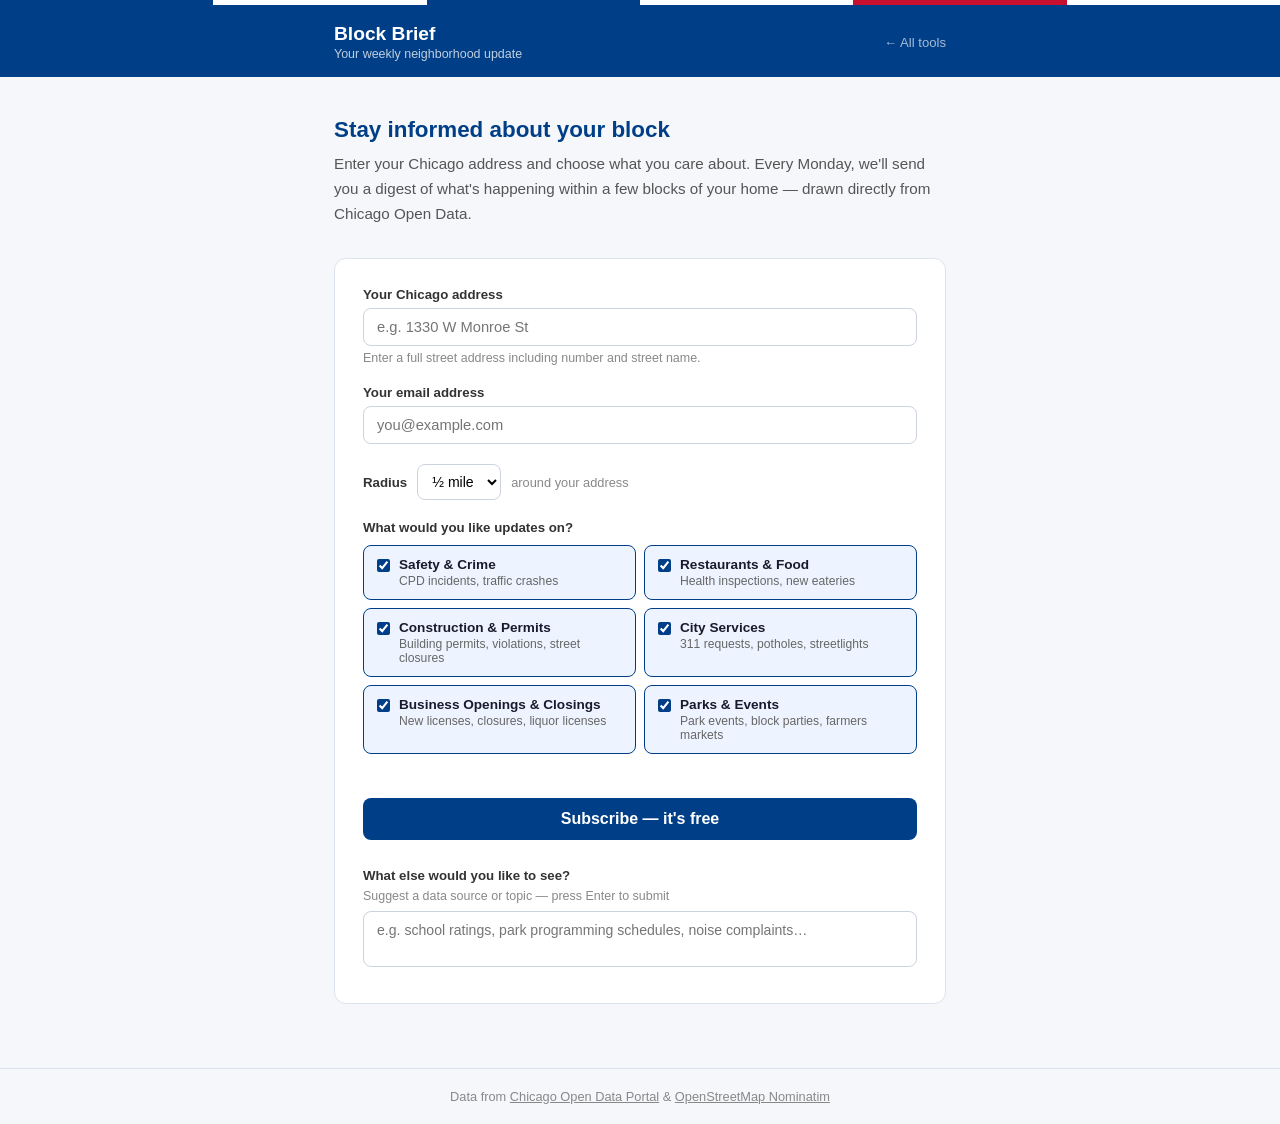
==== static/block-brief.html @ 3348e7a0 "Add Know Your Block and Block Brief features Routes, UI pages, and DB schema for two new features: -" ====
<!DOCTYPE html>
<html lang="en">
<head>
  <meta charset="UTF-8" />
  <meta name="viewport" content="width=device-width, initial-scale=1.0" />
  <title>Block Brief — Weekly Block Newsletter | Chicago Civic Tools</title>
  <style>
    *, *::before, *::after { box-sizing: border-box; margin: 0; padding: 0; }
    body {
      font-family: -apple-system, BlinkMacSystemFont, "Segoe UI", Roboto, sans-serif;
      background: #f5f7fa; color: #1a1a2e; min-height: 100vh; display: flex; flex-direction: column;
    }

    header { background: #003F87; color: #fff; }
    .flag-bar { display: flex; height: 5px; }
    .flag-bar .blue  { background: #003F87; flex: 1; }
    .flag-bar .white { background: #fff; flex: 1; }
    .flag-bar .red   { background: #c8102e; flex: 1; }
    .header-inner {
      max-width: 660px; margin: 0 auto; padding: 18px 24px 16px;
      display: flex; align-items: center; gap: 14px;
    }
    .header-text { flex: 1; }
    .header-inner h1 { font-size: 1.2rem; font-weight: 700; }
    .header-inner p  { font-size: 0.78rem; opacity: 0.75; margin-top: 2px; }
    .header-inner a  { color: rgba(255,255,255,0.65); text-decoration: none; font-size: 0.82rem; }
    .header-inner a:hover { color: #fff; }

    main { flex: 1; max-width: 660px; width: 100%; margin: 0 auto; padding: 40px 24px 64px; }

    .intro { margin-bottom: 32px; }
    .intro h2 { font-size: 1.4rem; font-weight: 700; color: #003F87; margin-bottom: 8px; }
    .intro p  { font-size: 0.95rem; color: #555; line-height: 1.65; }

    /* Form card */
    .form-card {
      background: #fff; border: 1px solid #dde3ed; border-radius: 12px;
      padding: 28px 28px 32px;
    }

    .field { margin-bottom: 20px; }
    .field label { display: block; font-size: 0.83rem; font-weight: 600; color: #333; margin-bottom: 6px; }

    .search-input-wrap { position: relative; }
    .field input[type="text"],
    .field input[type="email"] {
      width: 100%; padding: 10px 13px;
      border: 1px solid #ccd3df; border-radius: 8px;
      font-size: 0.92rem; outline: none; background: #fff;
    }
    .field input:focus { border-color: #003F87; box-shadow: 0 0 0 3px rgba(0,63,135,0.12); }
    .field .hint { font-size: 0.78rem; color: #888; margin-top: 5px; }

    /* Autocomplete */
    .ac-dropdown {
      display: none; position: absolute; top: calc(100% + 4px); left: 0; right: 0;
      background: #fff; border: 1px solid #ccd3df; border-radius: 8px;
      box-shadow: 0 4px 12px rgba(0,0,0,0.12); z-index: 1000; overflow: hidden;
    }
    .ac-dropdown.open { display: block; }
    .ac-item { padding: 9px 13px; font-size: 0.85rem; cursor: pointer; }
    .ac-item:hover, .ac-item.active { background: #e8eff9; }

    /* Category grid */
    .categories-label { font-size: 0.83rem; font-weight: 600; color: #333; margin-bottom: 10px; }
    .category-grid {
      display: grid; grid-template-columns: 1fr 1fr; gap: 8px;
    }
    .category-item {
      display: flex; align-items: flex-start; gap: 9px;
      background: #f8fafc; border: 1px solid #dde3ed; border-radius: 8px;
      padding: 11px 13px; cursor: pointer; transition: border-color 0.12s, background 0.12s;
    }
    .category-item:hover { border-color: #003F87; background: #f0f5fc; }
    .category-item input[type="checkbox"] { margin-top: 2px; accent-color: #003F87; flex-shrink: 0; }
    .category-item.checked { border-color: #003F87; background: #eef4ff; }
    .cat-label { font-size: 0.85rem; font-weight: 600; color: #1a1a2e; }
    .cat-desc  { font-size: 0.76rem; color: #666; margin-top: 2px; }

    /* Radius */
    .radius-row { display: flex; align-items: center; gap: 10px; margin-bottom: 20px; }
    .radius-row label { font-size: 0.83rem; font-weight: 600; color: #333; white-space: nowrap; }
    .radius-row select {
      padding: 8px 10px; border: 1px solid #ccd3df; border-radius: 8px;
      font-size: 0.88rem; background: #fff; cursor: pointer; outline: none;
    }
    .radius-row select:focus { border-color: #003F87; box-shadow: 0 0 0 3px rgba(0,63,135,0.12); }

    /* Submit button */
    .btn-subscribe {
      width: 100%; padding: 12px; background: #003F87; color: #fff;
      border: none; border-radius: 8px; font-size: 1rem; font-weight: 600;
      cursor: pointer; transition: background 0.15s; margin-top: 24px;
    }
    .btn-subscribe:hover { background: #002f65; }
    .btn-subscribe:disabled { background: #8ba6c7; cursor: not-allowed; }

    /* Feedback */
    .form-msg {
      display: none; margin-top: 16px; padding: 13px 16px; border-radius: 8px;
      font-size: 0.9rem; line-height: 1.5;
    }
    .form-msg.success { background: #eaf6ea; border: 1px solid #78c878; color: #1a5c1a; display: block; }
    .form-msg.error   { background: #fff0f0; border: 1px solid #f08080; color: #8b1a1a; display: block; }

    /* Feature request box */
    .request-box { margin-top: 28px; }
    .request-box label { display: block; font-size: 0.83rem; font-weight: 600; color: #333; margin-bottom: 6px; }
    .request-box .sub-label { font-size: 0.78rem; color: #888; margin-bottom: 8px; }
    #feature-input {
      width: 100%; padding: 10px 13px; border: 1px solid #ccd3df; border-radius: 8px;
      font-size: 0.88rem; outline: none; background: #fff; resize: none; min-height: 56px;
      font-family: inherit;
    }
    #feature-input:focus { border-color: #003F87; box-shadow: 0 0 0 3px rgba(0,63,135,0.12); }
    .request-thanks {
      display: none; margin-top: 8px; font-size: 0.82rem; color: #2e7d32;
      background: #f0fdf4; border: 1px solid #86efac; border-radius: 6px;
      padding: 7px 12px;
    }
    .request-thanks.show { display: block; }

    /* Static services preview */
    #services-preview { margin-top: 36px; display: none; }
    #services-preview h3 {
      font-size: 0.78rem; font-weight: 700; text-transform: uppercase; letter-spacing: 0.5px;
      color: #003F87; margin-bottom: 16px; border-bottom: 2px solid #e8ecf4; padding-bottom: 7px;
    }
    .preview-section { margin-bottom: 20px; }
    .preview-section h4 {
      font-size: 0.75rem; font-weight: 700; text-transform: uppercase;
      letter-spacing: 0.4px; color: #555; margin-bottom: 8px;
    }
    .preview-item {
      background: #f8fafc; border: 1px solid #dde3ed; border-radius: 8px;
      padding: 10px 12px; margin-bottom: 6px; font-size: 0.82rem; color: #333; line-height: 1.5;
    }
    .preview-item strong { color: #1a1a2e; }
    .preview-empty { font-size: 0.82rem; color: #999; font-style: italic; }
    #preview-loading { font-size: 0.85rem; color: #666; padding: 8px 0; }

    footer {
      border-top: 1px solid #dde3ed; padding: 20px 24px;
      text-align: center; font-size: 0.8rem; color: #888;
    }
    footer a { color: #888; }
    footer a:hover { color: #003F87; }

    @media (max-width: 540px) {
      .category-grid { grid-template-columns: 1fr; }
      .form-card { padding: 20px 16px 24px; }
    }
  </style>
</head>
<body>

  <header>
    <div class="flag-bar">
      <div class="blue"></div><div class="white"></div><div class="blue"></div>
      <div class="white"></div><div class="red"></div><div class="white"></div>
    </div>
    <div class="header-inner">
      <div class="header-text">
        <h1>Block Brief</h1>
        <p>Your weekly neighborhood update</p>
      </div>
      <a href="/">← All tools</a>
    </div>
  </header>

  <main>
    <div class="intro">
      <h2>Stay informed about your block</h2>
      <p>Enter your Chicago address and choose what you care about. Every Monday, we'll send you a digest of what's happening within a few blocks of your home — drawn directly from Chicago Open Data.</p>
    </div>

    <div class="form-card">
      <div class="field">
        <label for="bb-address">Your Chicago address</label>
        <div class="search-input-wrap">
          <input type="text" id="bb-address" placeholder="e.g. 1330 W Monroe St" autocomplete="off" />
          <div id="ac-dropdown" class="ac-dropdown"></div>
        </div>
        <div class="hint">Enter a full street address including number and street name.</div>
      </div>

      <div class="field">
        <label for="bb-email">Your email address</label>
        <input type="email" id="bb-email" placeholder="you@example.com" />
      </div>

      <div class="radius-row">
        <label for="bb-radius">Radius</label>
        <select id="bb-radius">
          <option value="0.25">¼ mile</option>
          <option value="0.5" selected>½ mile</option>
          <option value="1.0">1 mile</option>
        </select>
        <span style="font-size:0.8rem;color:#888;">around your address</span>
      </div>

      <div style="margin-bottom:20px;">
        <div class="categories-label">What would you like updates on?</div>
        <div class="category-grid" id="category-grid">
          <label class="category-item checked">
            <input type="checkbox" name="pref" value="safety" checked />
            <div>
              <div class="cat-label">Safety &amp; Crime</div>
              <div class="cat-desc">CPD incidents, traffic crashes</div>
            </div>
          </label>
          <label class="category-item checked">
            <input type="checkbox" name="pref" value="food" checked />
            <div>
              <div class="cat-label">Restaurants &amp; Food</div>
              <div class="cat-desc">Health inspections, new eateries</div>
            </div>
          </label>
          <label class="category-item checked">
            <input type="checkbox" name="pref" value="construction" checked />
            <div>
              <div class="cat-label">Construction &amp; Permits</div>
              <div class="cat-desc">Building permits, violations, street closures</div>
            </div>
          </label>
          <label class="category-item checked">
            <input type="checkbox" name="pref" value="services" checked />
            <div>
              <div class="cat-label">City Services</div>
              <div class="cat-desc">311 requests, potholes, streetlights</div>
            </div>
          </label>
          <label class="category-item checked">
            <input type="checkbox" name="pref" value="business" checked />
            <div>
              <div class="cat-label">Business Openings &amp; Closings</div>
              <div class="cat-desc">New licenses, closures, liquor licenses</div>
            </div>
          </label>
          <label class="category-item checked">
            <input type="checkbox" name="pref" value="parks" checked />
            <div>
              <div class="cat-label">Parks &amp; Events</div>
              <div class="cat-desc">Park events, block parties, farmers markets</div>
            </div>
          </label>
        </div>
      </div>

      <button class="btn-subscribe" id="btn-subscribe">Subscribe — it's free</button>
      <div class="form-msg" id="form-msg"></div>

      <div class="request-box">
        <label for="feature-input">What else would you like to see?</label>
        <div class="sub-label">Suggest a data source or topic — press Enter to submit</div>
        <textarea id="feature-input" placeholder="e.g. school ratings, park programming schedules, noise complaints…" rows="2"></textarea>
        <div class="request-thanks" id="request-thanks">Thanks — we'll work on adding this in the future.</div>
      </div>
    </div>

    <!-- Static services preview (loads when address is typed) -->
    <div id="services-preview">
      <h3>What's on your block right now</h3>
      <div id="preview-loading">Loading nearby services…</div>
      <div id="preview-content"></div>
    </div>
  </main>

  <footer>
    Data from <a href="https://data.cityofchicago.org" target="_blank" rel="noreferrer">Chicago Open Data Portal</a>
    &amp; <a href="https://nominatim.openstreetmap.org" target="_blank" rel="noreferrer">OpenStreetMap Nominatim</a>
  </footer>

  <script>
    // ── Autocomplete ──
    const addrInput = document.getElementById('bb-address');
    const dropdown  = document.getElementById('ac-dropdown');
    let _acTimer = null, _acActiveIdx = -1, _acItems = [];
    let _previewTimer = null;
    let _geocodedAddr = null; // last address that triggered a preview fetch

    function closeDropdown() { dropdown.classList.remove('open'); _acActiveIdx = -1; _acItems = []; }
    function renderDropdown(addresses) {
      _acItems = addresses; _acActiveIdx = -1;
      if (!addresses.length) { closeDropdown(); return; }
      dropdown.innerHTML = addresses.map((a, i) => `<div class="ac-item" data-idx="${i}">${a}</div>`).join('');
      dropdown.querySelectorAll('.ac-item').forEach(el =>
        el.addEventListener('mousedown', e => { e.preventDefault(); selectItem(parseInt(el.dataset.idx)); })
      );
      dropdown.classList.add('open');
    }
    function selectItem(idx) {
      if (_acItems[idx]) {
        addrInput.value = _acItems[idx];
        closeDropdown();
        schedulePreview();
      }
    }
    function updateActive(idx) {
      dropdown.querySelectorAll('.ac-item').forEach((el, i) => el.classList.toggle('active', i === idx));
      _acActiveIdx = idx;
    }

    addrInput.addEventListener('input', () => {
      clearTimeout(_acTimer);
      const q = addrInput.value.trim();
      if (q.length < 4) { closeDropdown(); return; }
      _acTimer = setTimeout(async () => {
        try { renderDropdown(await (await fetch(`/api/address-complete?q=${encodeURIComponent(q)}`)).json()); }
        catch { closeDropdown(); }
        schedulePreview();
      }, 280);
    });

    addrInput.addEventListener('keydown', e => {
      if      (e.key === 'ArrowDown') { e.preventDefault(); updateActive(Math.min(_acActiveIdx + 1, _acItems.length - 1)); }
      else if (e.key === 'ArrowUp')   { e.preventDefault(); updateActive(Math.max(_acActiveIdx - 1, 0)); }
      else if (e.key === 'Enter') {
        if (_acActiveIdx >= 0 && _acItems[_acActiveIdx]) { e.preventDefault(); selectItem(_acActiveIdx); }
        else { closeDropdown(); schedulePreview(); }
      } else if (e.key === 'Escape') { closeDropdown(); }
    });
    document.addEventListener('click', e => { if (!e.target.closest('.search-input-wrap')) closeDropdown(); });

    // ── Category checkbox UI ──
    document.querySelectorAll('.category-item').forEach(item => {
      const cb = item.querySelector('input[type="checkbox"]');
      cb.addEventListener('change', () => item.classList.toggle('checked', cb.checked));
    });

    // ── Static services preview ──
    function schedulePreview() {
      clearTimeout(_previewTimer);
      _previewTimer = setTimeout(fetchPreview, 600);
    }

    async function fetchPreview() {
      const addr = addrInput.value.trim();
      if (addr.length < 6 || addr === _geocodedAddr) return;
      _geocodedAddr = addr;

      const radius = document.getElementById('bb-radius').value;
      const preview = document.getElementById('services-preview');
      const loading = document.getElementById('preview-loading');
      const content = document.getElementById('preview-content');

      preview.style.display = 'block';
      loading.style.display = 'block';
      content.innerHTML = '';

      try {
        const res = await fetch(`/api/block-brief/services?address=${encodeURIComponent(addr)}&radius_mi=${radius}`);
        const data = await res.json();
        loading.style.display = 'none';
        if (data.error) return;
        renderPreview(content, data);
      } catch {
        loading.style.display = 'none';
      }
    }

    function renderPreview(el, data) {
      const sections = [];

      // Libraries
      if (data.libraries?.length) {
        sections.push(renderSection('Libraries', data.libraries.map(r =>
          `<strong>${r.name || 'Library'}</strong>${r.address ? ' — ' + r.address : ''}${r.hours_of_operation ? '<br><span style="color:#666">' + r.hours_of_operation + '</span>' : ''}`
        )));
      }

      // CPS Schools
      if (data.cps_schools?.length) {
        sections.push(renderSection('CPS Schools', data.cps_schools.map(r =>
          `<strong>${r.school_nm || 'School'}</strong>${r.grades ? ' · Grades ' + r.grades : ''}${r.address ? '<br>' + r.address : ''}`
        )));
      }

      // CTA Bus Stops
      if (data.cta_bus_stops?.length) {
        const stops = data.cta_bus_stops.slice(0, 5);
        sections.push(renderSection('CTA Bus Stops', stops.map(r =>
          `<strong>${r.stop_name || 'Stop'}</strong>${r.routesstpg ? ' — Routes ' + r.routesstpg : ''}${r.street ? '<br>' + r.street + (r.cross_st ? ' & ' + r.cross_st : '') : ''}`
        )));
      }

      // CTA L Stops
      if (data.cta_l_stops?.length) {
        const lines = { red: 'Red', blue: 'Blue', g: 'Green', brn: 'Brown', p: 'Purple', y: 'Yellow', pnk: 'Pink', o: 'Orange' };
        sections.push(renderSection('CTA L Stops', data.cta_l_stops.slice(0, 4).map(r => {
          const activeLines = Object.entries(lines).filter(([k]) => r[k] === 'true' || r[k] === true).map(([, v]) => v);
          return `<strong>${r.stop_name || r.station_name || 'L Stop'}</strong>${activeLines.length ? ' — ' + activeLines.join(', ') + ' line' + (activeLines.length > 1 ? 's' : '') : ''}`;
        })));
      }

      // Farmers Markets
      if (data.farmers_markets?.length) {
        sections.push(renderSection('Farmers Markets', data.farmers_markets.map(r =>
          `<strong>${r.market_name || 'Market'}</strong>${r.location_description ? ' — ' + r.location_description : ''}${r.days_hours ? '<br><span style="color:#666">' + r.days_hours + '</span>' : ''}`
        )));
      }

      // Speed & Red Light Cameras
      const cameras = [];
      (data.speed_cameras || []).forEach(r => cameras.push(`Speed camera: ${r.address || ''}`));
      (data.red_light_cameras || []).forEach(r => cameras.push(`Red light camera: ${r.intersection || r.address || ''}`));
      if (cameras.length) {
        sections.push(renderSection('Traffic Cameras', cameras.map(c => `<strong>${c}</strong>`)));
      }

      if (!sections.length) {
        el.innerHTML = '<p class="preview-empty">No services found in this area. Try a different address or larger radius.</p>';
      } else {
        el.innerHTML = sections.join('');
      }
    }

    function renderSection(title, items) {
      return `<div class="preview-section">
        <h4>${title}</h4>
        ${items.slice(0, 6).map(h => `<div class="preview-item">${h}</div>`).join('')}
      </div>`;
    }

    // ── Subscribe ──
    document.getElementById('btn-subscribe').addEventListener('click', async () => {
      const address = addrInput.value.trim();
      const email   = document.getElementById('bb-email').value.trim();
      const prefs   = Array.from(document.querySelectorAll('input[name="pref"]:checked')).map(cb => cb.value);
      const radius  = parseFloat(document.getElementById('bb-radius').value);
      const btn     = document.getElementById('btn-subscribe');
      const msg     = document.getElementById('form-msg');

      msg.className = 'form-msg';
      msg.style.display = 'none';

      if (!address) { showMsg('error', 'Please enter your address.'); return; }
      if (!email || !email.includes('@')) { showMsg('error', 'Please enter a valid email address.'); return; }
      if (!prefs.length) { showMsg('error', 'Please select at least one category.'); return; }

      btn.disabled = true;
      btn.textContent = 'Subscribing…';

      try {
        const res = await fetch('/block-brief/subscribe', {
          method: 'POST',
          headers: { 'Content-Type': 'application/json' },
          body: JSON.stringify({ address, email, preferences: prefs, radius_mi: radius }),
        });
        const data = await res.json();
        if (res.ok && data.ok) {
          showMsg('success', 'Check your email to confirm your subscription. Once confirmed, you\'ll get a welcome email with what\'s available near your block, then weekly updates every Monday.');
          btn.textContent = 'Subscribed!';
        } else {
          showMsg('error', data.error || 'Something went wrong. Please try again.');
          btn.disabled = false;
          btn.textContent = 'Subscribe — it\'s free';
        }
      } catch {
        showMsg('error', 'Network error. Please try again.');
        btn.disabled = false;
        btn.textContent = 'Subscribe — it\'s free';
      }
    });

    function showMsg(type, text) {
      const msg = document.getElementById('form-msg');
      msg.className = 'form-msg ' + type;
      msg.textContent = text;
    }

    // ── Handle ?confirmed=1 in URL (redirect from confirm endpoint) ──
    const params = new URLSearchParams(window.location.search);
    if (params.get('confirmed') === '1') {
      const addr = params.get('address') || 'your address';
      showMsg('success', `You're confirmed! Your welcome email for ${decodeURIComponent(addr)} is on its way. Weekly updates start next Monday.`);
    }

    // Update preview when radius changes
    document.getElementById('bb-radius').addEventListener('change', () => {
      _geocodedAddr = null;
      schedulePreview();
    });

    // ── Feature request box ──
    document.getElementById('feature-input').addEventListener('keydown', e => {
      if (e.key === 'Enter' && !e.shiftKey) {
        e.preventDefault();
        const val = e.target.value.trim();
        if (!val) return;
        document.getElementById('request-thanks').classList.add('show');
        e.target.value = '';
        e.target.disabled = true;
      }
    });
  </script>
</body>
</html>
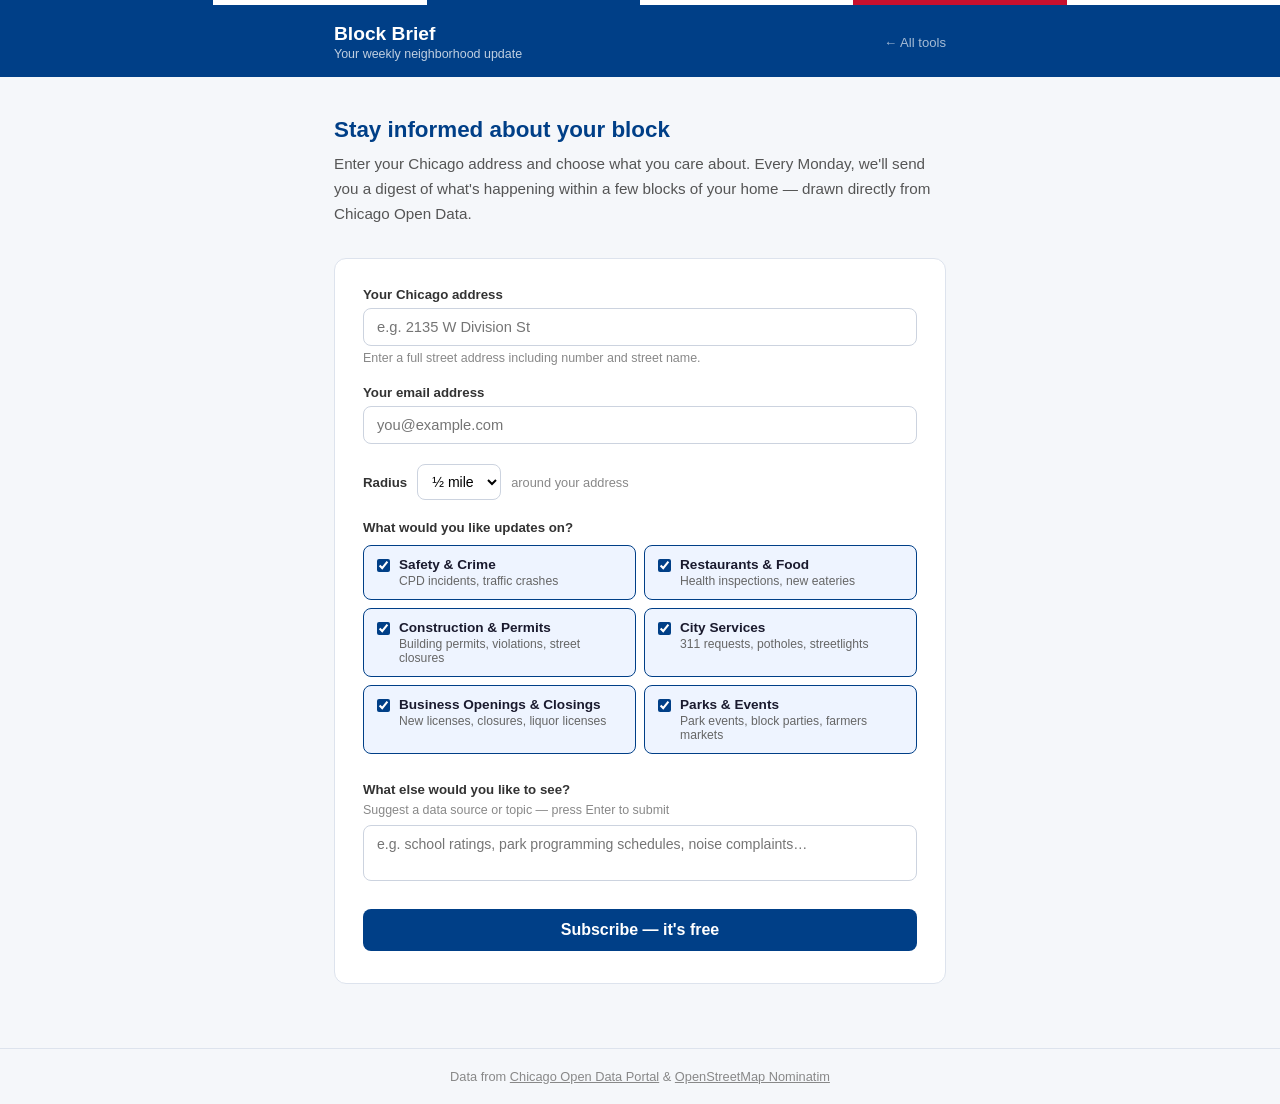
==== commit b183ace9: "Styling updates" ====
--- a/static/block-brief.html
+++ b/static/block-brief.html
@@ -120,25 +120,6 @@
     }
     .request-thanks.show { display: block; }
 
-    /* Static services preview */
-    #services-preview { margin-top: 36px; display: none; }
-    #services-preview h3 {
-      font-size: 0.78rem; font-weight: 700; text-transform: uppercase; letter-spacing: 0.5px;
-      color: #003F87; margin-bottom: 16px; border-bottom: 2px solid #e8ecf4; padding-bottom: 7px;
-    }
-    .preview-section { margin-bottom: 20px; }
-    .preview-section h4 {
-      font-size: 0.75rem; font-weight: 700; text-transform: uppercase;
-      letter-spacing: 0.4px; color: #555; margin-bottom: 8px;
-    }
-    .preview-item {
-      background: #f8fafc; border: 1px solid #dde3ed; border-radius: 8px;
-      padding: 10px 12px; margin-bottom: 6px; font-size: 0.82rem; color: #333; line-height: 1.5;
-    }
-    .preview-item strong { color: #1a1a2e; }
-    .preview-empty { font-size: 0.82rem; color: #999; font-style: italic; }
-    #preview-loading { font-size: 0.85rem; color: #666; padding: 8px 0; }
-
     footer {
       border-top: 1px solid #dde3ed; padding: 20px 24px;
       text-align: center; font-size: 0.8rem; color: #888;
@@ -178,7 +159,7 @@
       <div class="field">
         <label for="bb-address">Your Chicago address</label>
         <div class="search-input-wrap">
-          <input type="text" id="bb-address" placeholder="e.g. 1330 W Monroe St" autocomplete="off" />
+          <input type="text" id="bb-address" placeholder="e.g. 2135 W Division St" autocomplete="off" />
           <div id="ac-dropdown" class="ac-dropdown"></div>
         </div>
         <div class="hint">Enter a full street address including number and street name.</div>
@@ -247,23 +228,21 @@
         </div>
       </div>
 
-      <button class="btn-subscribe" id="btn-subscribe">Subscribe — it's free</button>
-      <div class="form-msg" id="form-msg"></div>
-
       <div class="request-box">
         <label for="feature-input">What else would you like to see?</label>
         <div class="sub-label">Suggest a data source or topic — press Enter to submit</div>
         <textarea id="feature-input" placeholder="e.g. school ratings, park programming schedules, noise complaints…" rows="2"></textarea>
         <div class="request-thanks" id="request-thanks">Thanks — we'll work on adding this in the future.</div>
       </div>
+
+      <button class="btn-subscribe" id="btn-subscribe">Subscribe — it's free</button>
+      <div class="form-msg" id="form-msg"></div>
+      <div id="confirm-check" style="display:none;margin-top:14px;align-items:center;gap:10px;padding:12px 16px;background:#eaf6ea;border:1px solid #78c878;border-radius:8px;">
+        <span style="font-size:1.4rem;color:#2e7d32;">✓</span>
+        <span style="font-size:0.9rem;color:#1a5c1a;line-height:1.5;">Check your email to confirm your subscription.</span>
+      </div>
     </div>
 
-    <!-- Static services preview (loads when address is typed) -->
-    <div id="services-preview">
-      <h3>What's on your block right now</h3>
-      <div id="preview-loading">Loading nearby services…</div>
-      <div id="preview-content"></div>
-    </div>
   </main>
 
   <footer>
@@ -276,8 +255,6 @@
     const addrInput = document.getElementById('bb-address');
     const dropdown  = document.getElementById('ac-dropdown');
     let _acTimer = null, _acActiveIdx = -1, _acItems = [];
-    let _previewTimer = null;
-    let _geocodedAddr = null; // last address that triggered a preview fetch
 
     function closeDropdown() { dropdown.classList.remove('open'); _acActiveIdx = -1; _acItems = []; }
     function renderDropdown(addresses) {
@@ -293,7 +270,6 @@
       if (_acItems[idx]) {
         addrInput.value = _acItems[idx];
         closeDropdown();
-        schedulePreview();
       }
     }
     function updateActive(idx) {
@@ -308,7 +284,6 @@
       _acTimer = setTimeout(async () => {
         try { renderDropdown(await (await fetch(`/api/address-complete?q=${encodeURIComponent(q)}`)).json()); }
         catch { closeDropdown(); }
-        schedulePreview();
       }, 280);
     });
 
@@ -317,7 +292,7 @@
       else if (e.key === 'ArrowUp')   { e.preventDefault(); updateActive(Math.max(_acActiveIdx - 1, 0)); }
       else if (e.key === 'Enter') {
         if (_acActiveIdx >= 0 && _acItems[_acActiveIdx]) { e.preventDefault(); selectItem(_acActiveIdx); }
-        else { closeDropdown(); schedulePreview(); }
+        else { closeDropdown(); }
       } else if (e.key === 'Escape') { closeDropdown(); }
     });
     document.addEventListener('click', e => { if (!e.target.closest('.search-input-wrap')) closeDropdown(); });
@@ -327,100 +302,6 @@
       const cb = item.querySelector('input[type="checkbox"]');
       cb.addEventListener('change', () => item.classList.toggle('checked', cb.checked));
     });
-
-    // ── Static services preview ──
-    function schedulePreview() {
-      clearTimeout(_previewTimer);
-      _previewTimer = setTimeout(fetchPreview, 600);
-    }
-
-    async function fetchPreview() {
-      const addr = addrInput.value.trim();
-      if (addr.length < 6 || addr === _geocodedAddr) return;
-      _geocodedAddr = addr;
-
-      const radius = document.getElementById('bb-radius').value;
-      const preview = document.getElementById('services-preview');
-      const loading = document.getElementById('preview-loading');
-      const content = document.getElementById('preview-content');
-
-      preview.style.display = 'block';
-      loading.style.display = 'block';
-      content.innerHTML = '';
-
-      try {
-        const res = await fetch(`/api/block-brief/services?address=${encodeURIComponent(addr)}&radius_mi=${radius}`);
-        const data = await res.json();
-        loading.style.display = 'none';
-        if (data.error) return;
-        renderPreview(content, data);
-      } catch {
-        loading.style.display = 'none';
-      }
-    }
-
-    function renderPreview(el, data) {
-      const sections = [];
-
-      // Libraries
-      if (data.libraries?.length) {
-        sections.push(renderSection('Libraries', data.libraries.map(r =>
-          `<strong>${r.name || 'Library'}</strong>${r.address ? ' — ' + r.address : ''}${r.hours_of_operation ? '<br><span style="color:#666">' + r.hours_of_operation + '</span>' : ''}`
-        )));
-      }
-
-      // CPS Schools
-      if (data.cps_schools?.length) {
-        sections.push(renderSection('CPS Schools', data.cps_schools.map(r =>
-          `<strong>${r.school_nm || 'School'}</strong>${r.grades ? ' · Grades ' + r.grades : ''}${r.address ? '<br>' + r.address : ''}`
-        )));
-      }
-
-      // CTA Bus Stops
-      if (data.cta_bus_stops?.length) {
-        const stops = data.cta_bus_stops.slice(0, 5);
-        sections.push(renderSection('CTA Bus Stops', stops.map(r =>
-          `<strong>${r.stop_name || 'Stop'}</strong>${r.routesstpg ? ' — Routes ' + r.routesstpg : ''}${r.street ? '<br>' + r.street + (r.cross_st ? ' & ' + r.cross_st : '') : ''}`
-        )));
-      }
-
-      // CTA L Stops
-      if (data.cta_l_stops?.length) {
-        const lines = { red: 'Red', blue: 'Blue', g: 'Green', brn: 'Brown', p: 'Purple', y: 'Yellow', pnk: 'Pink', o: 'Orange' };
-        sections.push(renderSection('CTA L Stops', data.cta_l_stops.slice(0, 4).map(r => {
-          const activeLines = Object.entries(lines).filter(([k]) => r[k] === 'true' || r[k] === true).map(([, v]) => v);
-          return `<strong>${r.stop_name || r.station_name || 'L Stop'}</strong>${activeLines.length ? ' — ' + activeLines.join(', ') + ' line' + (activeLines.length > 1 ? 's' : '') : ''}`;
-        })));
-      }
-
-      // Farmers Markets
-      if (data.farmers_markets?.length) {
-        sections.push(renderSection('Farmers Markets', data.farmers_markets.map(r =>
-          `<strong>${r.market_name || 'Market'}</strong>${r.location_description ? ' — ' + r.location_description : ''}${r.days_hours ? '<br><span style="color:#666">' + r.days_hours + '</span>' : ''}`
-        )));
-      }
-
-      // Speed & Red Light Cameras
-      const cameras = [];
-      (data.speed_cameras || []).forEach(r => cameras.push(`Speed camera: ${r.address || ''}`));
-      (data.red_light_cameras || []).forEach(r => cameras.push(`Red light camera: ${r.intersection || r.address || ''}`));
-      if (cameras.length) {
-        sections.push(renderSection('Traffic Cameras', cameras.map(c => `<strong>${c}</strong>`)));
-      }
-
-      if (!sections.length) {
-        el.innerHTML = '<p class="preview-empty">No services found in this area. Try a different address or larger radius.</p>';
-      } else {
-        el.innerHTML = sections.join('');
-      }
-    }
-
-    function renderSection(title, items) {
-      return `<div class="preview-section">
-        <h4>${title}</h4>
-        ${items.slice(0, 6).map(h => `<div class="preview-item">${h}</div>`).join('')}
-      </div>`;
-    }
 
     // ── Subscribe ──
     document.getElementById('btn-subscribe').addEventListener('click', async () => {
@@ -449,8 +330,9 @@
         });
         const data = await res.json();
         if (res.ok && data.ok) {
-          showMsg('success', 'Check your email to confirm your subscription. Once confirmed, you\'ll get a welcome email with what\'s available near your block, then weekly updates every Monday.');
           btn.textContent = 'Subscribed!';
+          const check = document.getElementById('confirm-check');
+          check.style.display = 'flex';
         } else {
           showMsg('error', data.error || 'Something went wrong. Please try again.');
           btn.disabled = false;
@@ -476,12 +358,6 @@
       showMsg('success', `You're confirmed! Your welcome email for ${decodeURIComponent(addr)} is on its way. Weekly updates start next Monday.`);
     }
 
-    // Update preview when radius changes
-    document.getElementById('bb-radius').addEventListener('change', () => {
-      _geocodedAddr = null;
-      schedulePreview();
-    });
-
     // ── Feature request box ──
     document.getElementById('feature-input').addEventListener('keydown', e => {
       if (e.key === 'Enter' && !e.shiftKey) {
